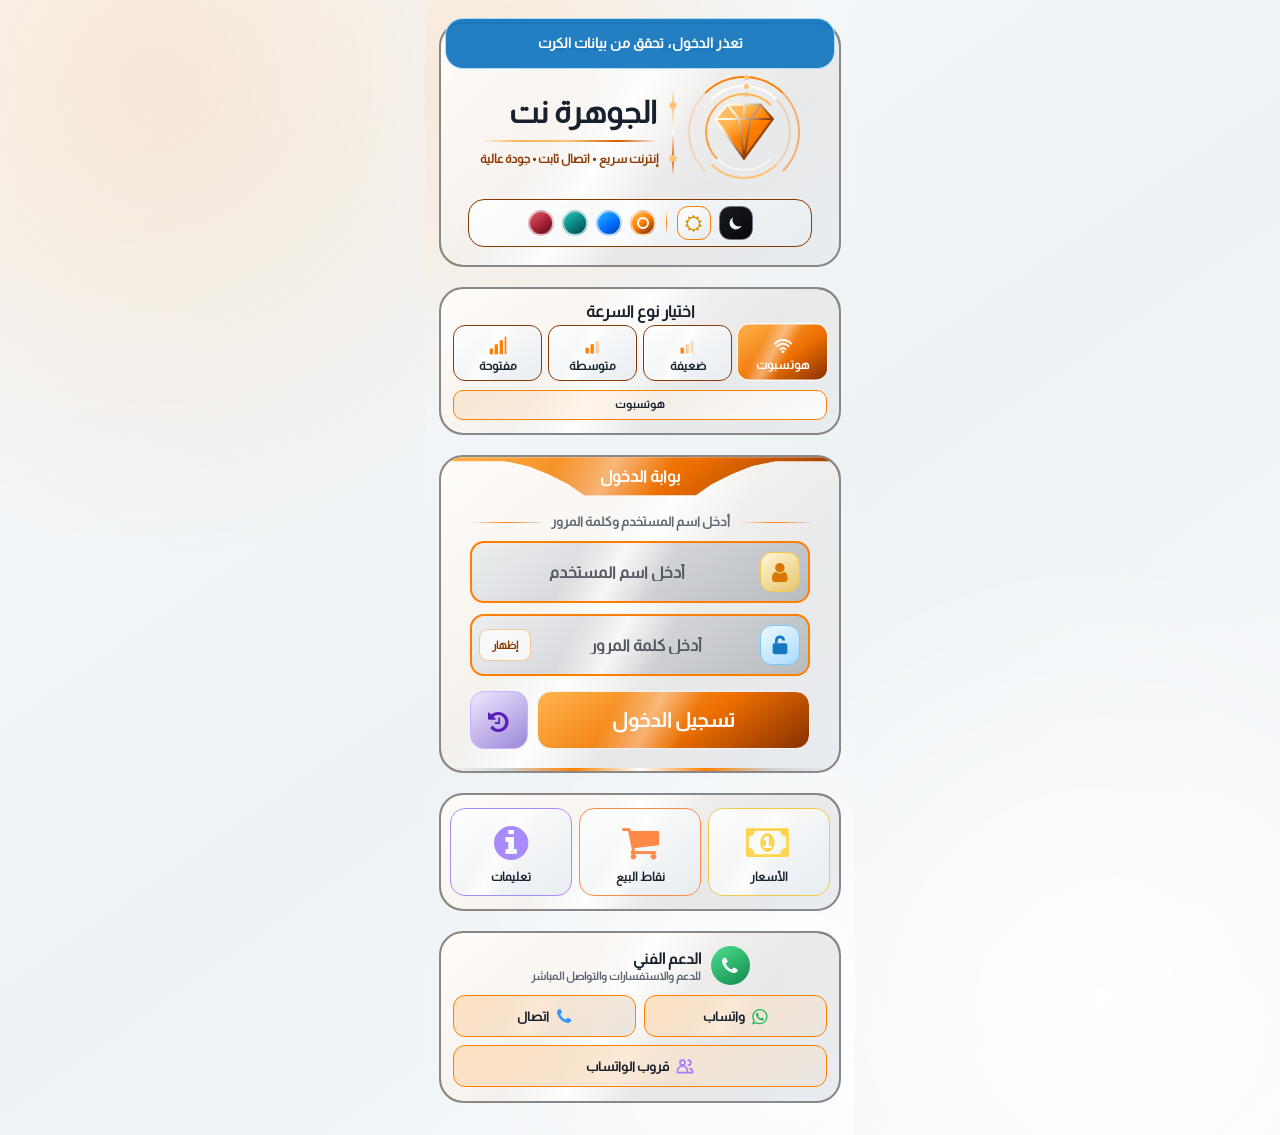
==== flogin.html @ cb581214 "fix(hotspot): preserve legacy login fallback and improve Jawhrahspeed reliability" ====
$(if var == "")
<!doctype html><html lang="ar" dir="rtl"><head><meta charset="utf-8"><meta name="viewport" content="width=device-width,initial-scale=1"><title>الجوهرة نت - تسجيل الدخول</title><style>body{font-family:Arial,sans-serif;max-width:450px;margin:40px auto;padding:14px;text-align:center;background:#eef2f5;color:#1b2330}form{border:1px solid #b0b8c1;border-radius:14px;background:#fff;padding:22px}input,button{font-size:17px;display:block;width:100%;box-sizing:border-box;margin:12px 0;padding:12px;border-radius:9px;border:1px solid #8895a7}button{color:#fff;background:#1262ad;border:0}p{line-height:1.8}</style></head><body><h2>الجوهرة نت</h2><p>أدخل بيانات الكرت لتسجيل الدخول.</p>$(if error)<p role="alert" style="color:#a11629">تعذر تسجيل الدخول، راجع بيانات الكرت وحاول مجددا</p>$(endif)<form action="$(link-login-only)" method="post"><input name="username" maxlength="64" placeholder="رقم الكرت / اسم المستخدم" required autocomplete="off"><input type="password" name="password" maxlength="128" autocomplete="current-password" placeholder="كلمة المرور" required><button type="submit">دخول</button></form><p><a href="index.html">فتح الصفحة الرئيسية</a></p>$(if error)
<span id="hotspot-error-reasons" hidden data-original="$(error-orig-esc)" data-translated="$(error-esc)"></span>
<script>(function(){
var reason = document.getElementById('hotspot-error-reasons');
if (!reason) return;
var original = reason.getAttribute('data-original') || '';
var translated = reason.getAttribute('data-translated') || '';
var error = original || translated;
if (!error) return;
var url = 'index.html';
try { sessionStorage.setItem('jawhara_1_login_error_20261121', error); }
catch (ignore) { url += '?hotspot_error=' + error; }
window.location.replace(url);
})();</script>
$(endif)</body></html>
$(else)
$(if error == "")
{"logged_in":"$(logged-in)","action":"onLoginStart"}
$(else)
{"logged_in":"$(logged-in)","error":"$(error-esc)","error_orig":"$(error-orig-esc)","action":"onLoginError"}
$(endif)
$(endif)
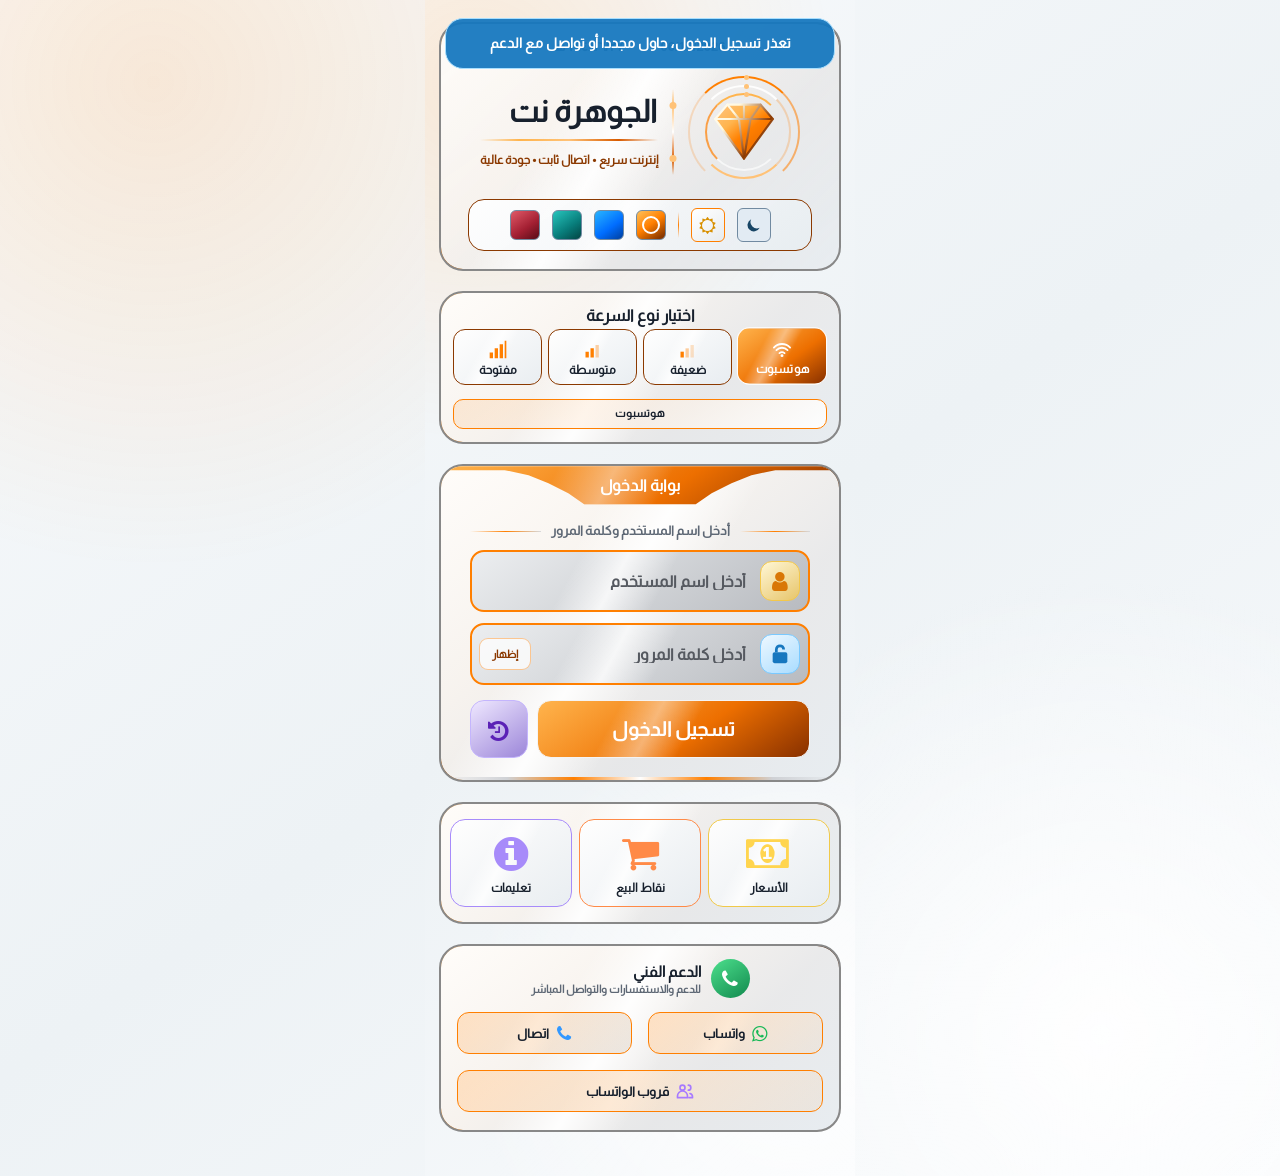
==== commit a1542db3: "fix(hotspot): handle RouterOS HTTP-CHAP challenge safely without altering portal features" ====
--- a/flogin.html
+++ b/flogin.html
@@ -1,5 +1,29 @@
+$(if var == "challenge")
+$(if chap-id)
+{"action":"onChapInfo","mode":"chap","id":"$(chap-id-esc)","challenge":"$(chap-challenge-esc)"}
+$(else)
+{"action":"onChapInfo","mode":"pap"}
+$(endif)
+$(else)
 $(if var == "")
-<!doctype html><html lang="ar" dir="rtl"><head><meta charset="utf-8"><meta name="viewport" content="width=device-width,initial-scale=1"><title>الجوهرة نت - تسجيل الدخول</title><style>body{font-family:Arial,sans-serif;max-width:450px;margin:40px auto;padding:14px;text-align:center;background:#eef2f5;color:#1b2330}form{border:1px solid #b0b8c1;border-radius:14px;background:#fff;padding:22px}input,button{font-size:17px;display:block;width:100%;box-sizing:border-box;margin:12px 0;padding:12px;border-radius:9px;border:1px solid #8895a7}button{color:#fff;background:#1262ad;border:0}p{line-height:1.8}</style></head><body><h2>الجوهرة نت</h2><p>أدخل بيانات الكرت لتسجيل الدخول.</p>$(if error)<p role="alert" style="color:#a11629">تعذر تسجيل الدخول، راجع بيانات الكرت وحاول مجددا</p>$(endif)<form action="$(link-login-only)" method="post"><input name="username" maxlength="64" placeholder="رقم الكرت / اسم المستخدم" required autocomplete="off"><input type="password" name="password" maxlength="128" autocomplete="current-password" placeholder="كلمة المرور" required><button type="submit">دخول</button></form><p><a href="index.html">فتح الصفحة الرئيسية</a></p>$(if error)
+<!doctype html><html lang="ar" dir="rtl"><head><meta charset="utf-8"><meta name="viewport" content="width=device-width,initial-scale=1"><title>الجوهرة نت - تسجيل الدخول</title><style>body{font-family:Arial,sans-serif;max-width:450px;margin:40px auto;padding:14px;text-align:center;background:#eef2f5;color:#1b2330}form{border:1px solid #b0b8c1;border-radius:14px;background:#fff;padding:22px}input,button{font-size:17px;display:block;width:100%;box-sizing:border-box;margin:12px 0;padding:12px;border-radius:9px;border:1px solid #8895a7}button{color:#fff;background:#1262ad;border:0}p{line-height:1.8}</style>$(if chap-id)
+<script src="js/portal.chap.js?v=jawhara-chap-r9"></script>
+<script>
+function jawharaChapDirect(form) {
+  try {
+    if (!window.PortalChap) throw new Error('CHAP unavailable');
+    form.elements.password.value = window.PortalChap.challengeResponse(
+      '$(chap-id-esc)', form.elements.password.value, '$(chap-challenge-esc)');
+    return true;
+  } catch (ignore) {
+    var note = document.getElementById('chapFallbackError');
+    if (note) note.style.display = 'block';
+    return false;
+  }
+}
+</script>
+$(endif)
+</head><body><h2>الجوهرة نت</h2><p role="alert" id="chapFallbackError" style="display:none;color:#a11629">تعذر تجهيز تسجيل الدخول، أعد فتح صفحة الدخول من الشبكة</p><p>أدخل بيانات الكرت لتسجيل الدخول.</p>$(if error)<p role="alert" style="color:#a11629">تعذر تسجيل الدخول، راجع بيانات الكرت وحاول مجددا</p>$(endif)<form action="$(link-login-only)" method="post" $(if chap-id) onsubmit="return jawharaChapDirect(this)" $(endif)><input name="username" maxlength="64" placeholder="رقم الكرت / اسم المستخدم" required autocomplete="off"><input type="password" name="password" maxlength="128" autocomplete="current-password" placeholder="كلمة المرور" required><button type="submit">دخول</button></form><p><a href="index.html">فتح الصفحة الرئيسية</a></p>$(if error)
 <span id="hotspot-error-reasons" hidden data-original="$(error-orig-esc)" data-translated="$(error-esc)"></span>
 <script>(function(){
 var reason = document.getElementById('hotspot-error-reasons');
@@ -21,3 +45,5 @@
 {"logged_in":"$(logged-in)","error":"$(error-esc)","error_orig":"$(error-orig-esc)","action":"onLoginError"}
 $(endif)
 $(endif)
+
+$(endif)
